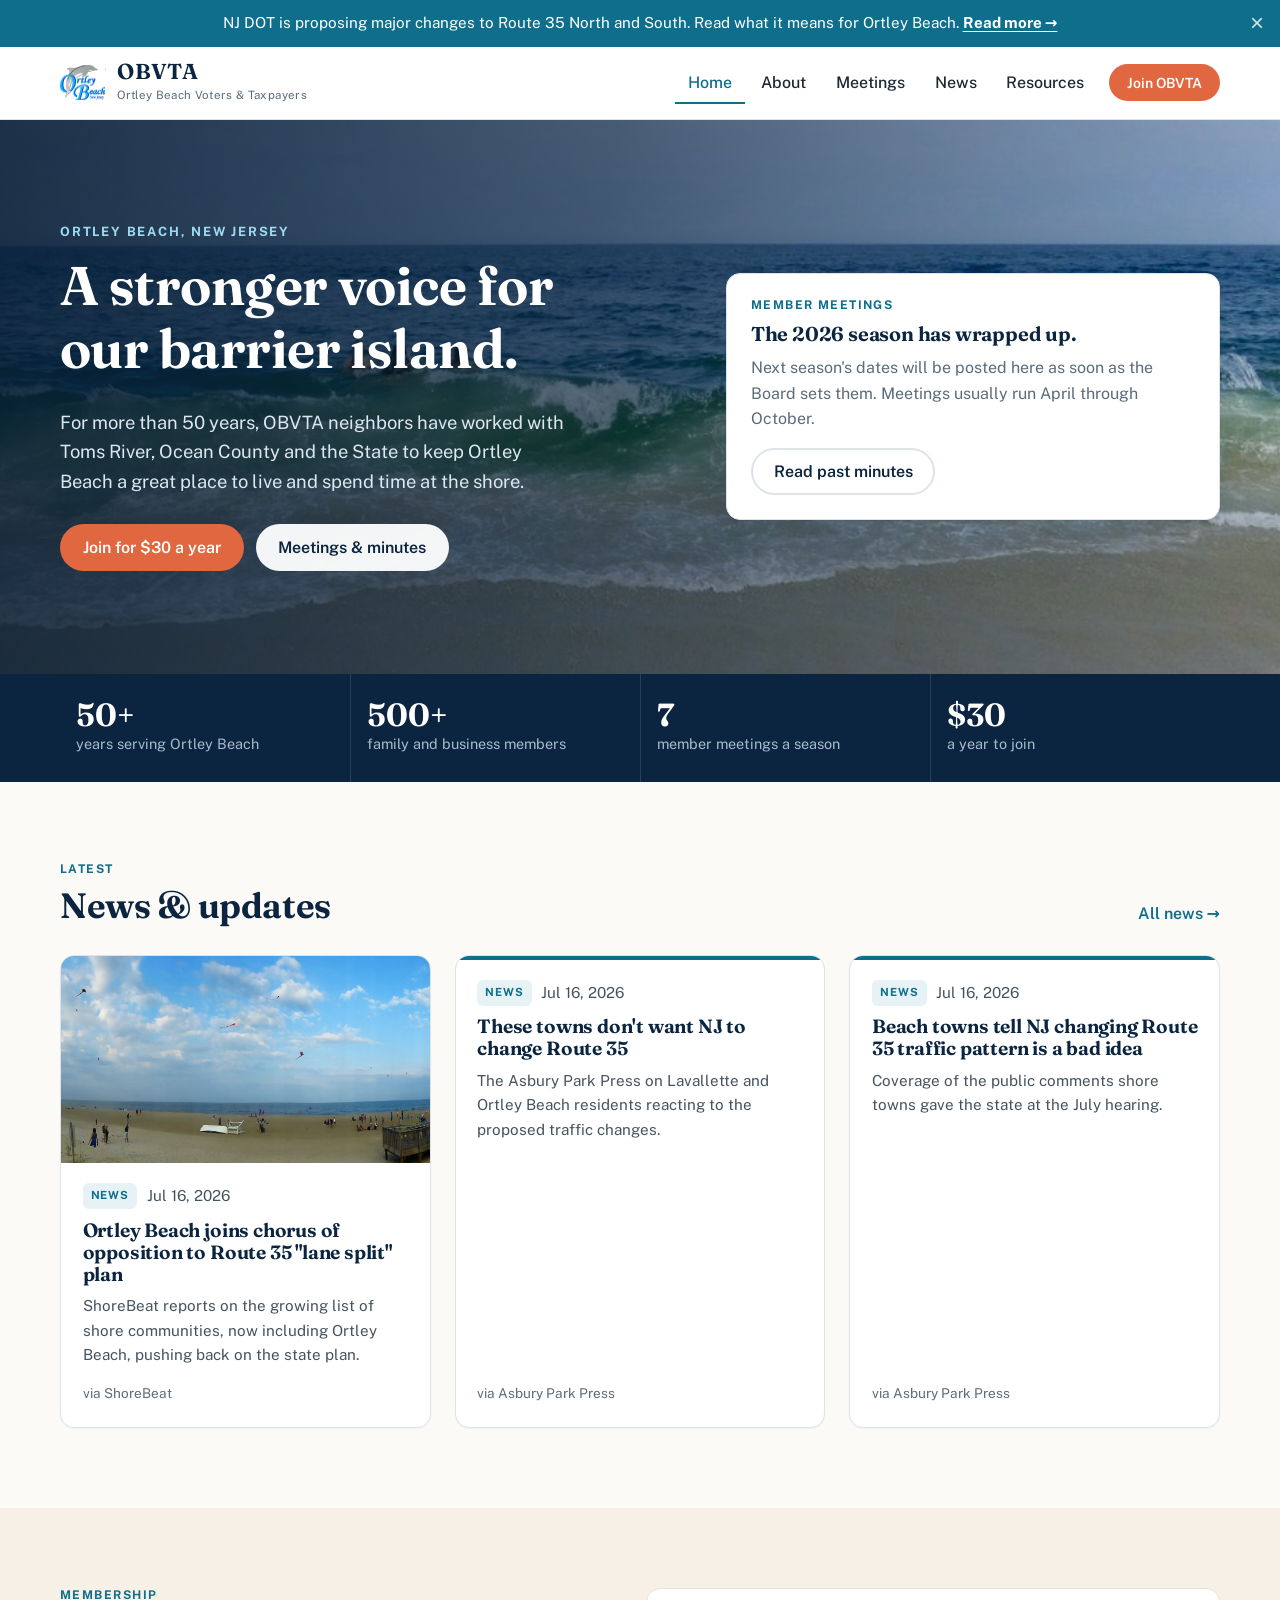
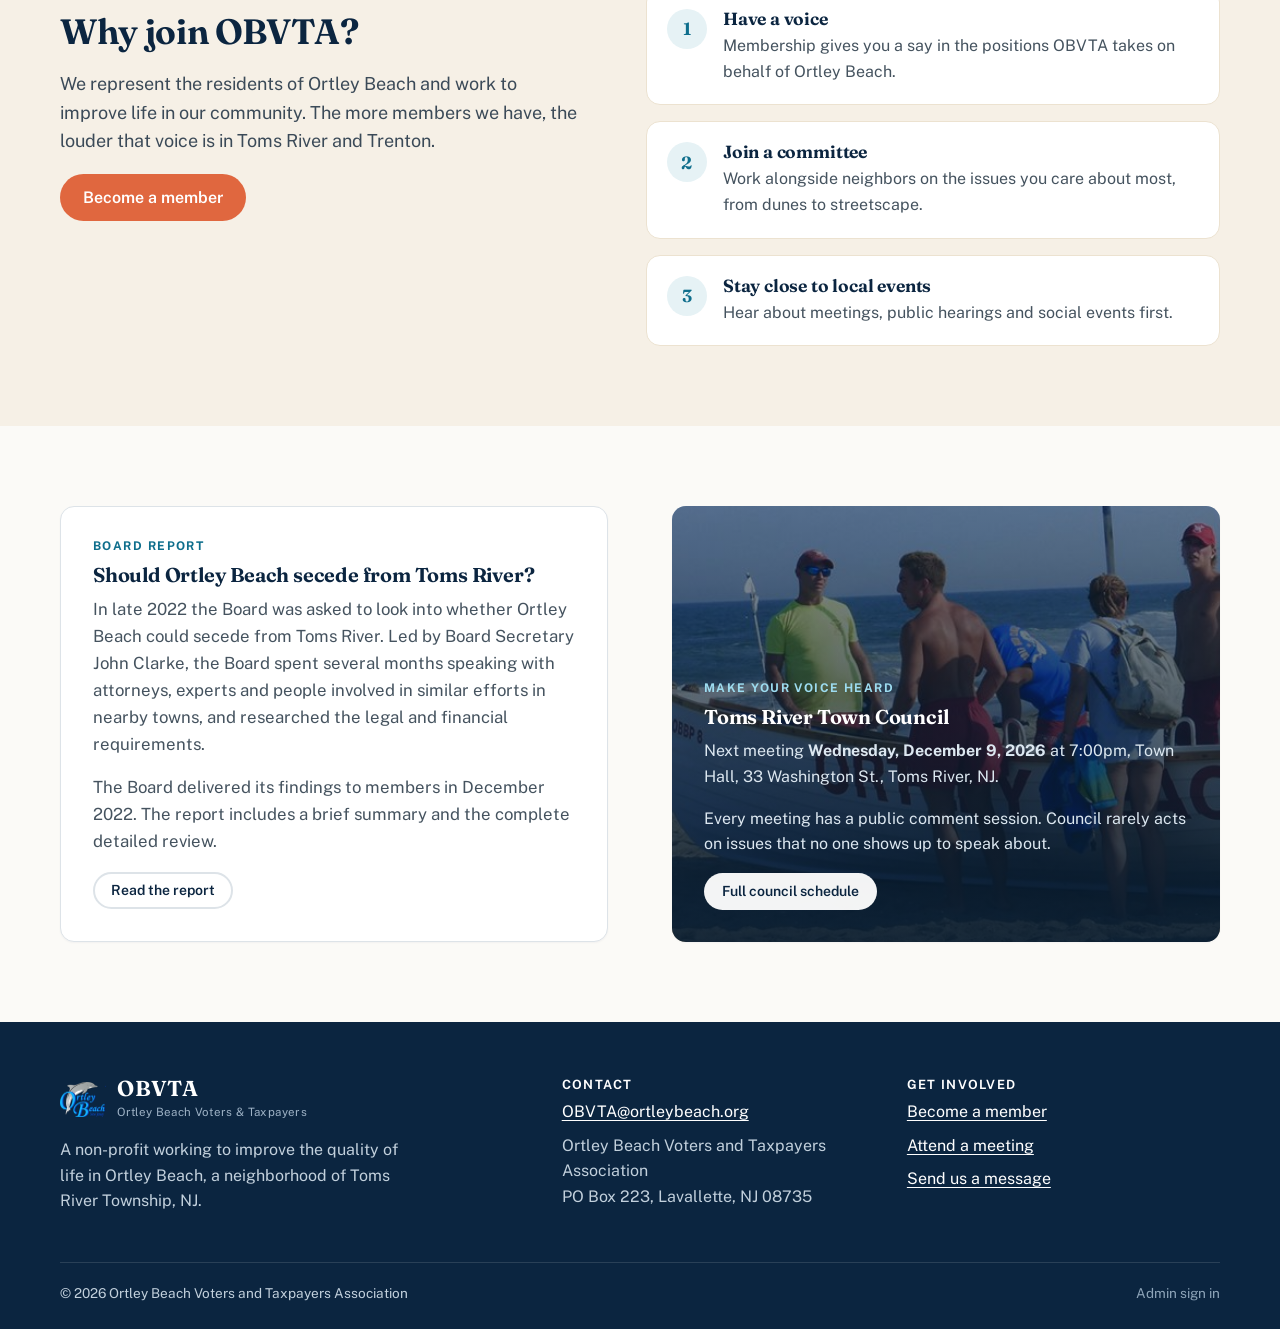
==== index.html @ 0a3257a5 "Ortley Beach demo" ====
<!doctype html>
<html lang="en">
<head>
<meta charset="utf-8">
<meta name="viewport" content="width=device-width, initial-scale=1">
<meta name="robots" content="noindex, nofollow">
<title>OBVTA | Ortley Beach Voters and Taxpayers Association</title>
<meta name="description" content="The Ortley Beach Voters and Taxpayers Association works to improve the quality of life in Ortley Beach, Toms River, NJ.">
<link rel="icon" href="assets/img/logo-mark.png">
<link rel="preconnect" href="https://fonts.googleapis.com">
<link rel="preconnect" href="https://fonts.gstatic.com" crossorigin>
<link rel="stylesheet" href="https://fonts.googleapis.com/css2?family=Fraunces:opsz,wght@9..144,500;9..144,650&family=Public+Sans:wght@400;500;600;700&display=swap">
<link rel="stylesheet" href="assets/css/site.css">
</head>
<body data-page="home">
<a class="skip" href="#main">Skip to content</a>
<div id="site-header"></div>
<main id="main"></main>
<footer id="site-footer" class="footer"></footer>
<script type="module" src="assets/js/site.js"></script>
</body>
</html>
---- assets/css/site.css ----
:root {
  --navy: #0b2540;
  --navy-2: #133a5e;
  --sea: #0e6e8c;
  --sea-2: #1a8fb0;
  --foam: #e6f2f5;
  --sand: #f6f0e6;
  --sand-2: #ece2d0;
  --coral: #e0673f;
  --coral-2: #c9532c;
  --ink: #1b2733;
  --muted: #5b6b7a;
  --line: #dde3e8;
  --card: #ffffff;
  --bg: #fbfaf7;
  --radius: 14px;
  --shadow: 0 1px 2px rgba(11, 37, 64, .06), 0 8px 24px rgba(11, 37, 64, .08);
  --serif: 'Fraunces', Georgia, serif;
  --sans: 'Public Sans', system-ui, -apple-system, 'Segoe UI', sans-serif;
}

*, *::before, *::after { box-sizing: border-box; }
html { scroll-behavior: smooth; }
body { margin: 0; font: 16px/1.6 var(--sans); color: var(--ink); background: var(--bg); -webkit-font-smoothing: antialiased; }
img { max-width: 100%; display: block; }
a { color: var(--sea); text-underline-offset: 3px; }
a:hover { color: var(--navy); }
h1, h2, h3, h4 { font-family: var(--serif); font-weight: 650; line-height: 1.15; color: var(--navy); margin: 0 0 .5em; letter-spacing: -.01em; }
h1 { font-size: clamp(2.1rem, 4.5vw, 3.4rem); }
h2 { font-size: clamp(1.6rem, 3vw, 2.2rem); }
h3 { font-size: 1.25rem; }
h4 { font-size: 1rem; }
p { margin: 0 0 1em; }
hr { border: 0; border-top: 1px solid var(--line); margin: 1.5rem 0; }
[hidden] { display: none !important; }
.sr { position: absolute; width: 1px; height: 1px; overflow: hidden; clip: rect(0 0 0 0); white-space: nowrap; }
.skip { position: absolute; left: -999px; top: 0; background: var(--navy); color: #fff; padding: .5rem 1rem; z-index: 99; }
.skip:focus { left: 0; }
.wrap { width: min(1160px, 100% - 32px); margin-inline: auto; }
.narrow { width: min(760px, 100% - 32px); }
.muted { color: var(--muted); }
.small { font-size: .875rem; }
.center { text-align: center; }
.kicker { display: block; font: 700 .75rem/1.2 var(--sans); text-transform: uppercase; letter-spacing: .12em; color: var(--sea); margin-bottom: .6rem; }
.lede { font-size: 1.125rem; color: #3b4a58; }

/* Buttons */
.btn { display: inline-flex; align-items: center; justify-content: center; gap: .4rem; font: 600 1rem/1 var(--sans); padding: .85rem 1.3rem; border-radius: 999px; border: 2px solid transparent; text-decoration: none; cursor: pointer; transition: background .15s, color .15s, border-color .15s, transform .15s; }
.btn:active { transform: translateY(1px); }
.btn-sm { font-size: .875rem; padding: .6rem 1rem; }
.btn-block { width: 100%; }
.btn-coral { background: var(--coral); color: #fff; }
.btn-coral:hover { background: var(--coral-2); color: #fff; }
.btn-navy { background: var(--navy); color: #fff; }
.btn-navy:hover { background: var(--navy-2); color: #fff; }
.btn-light { background: rgba(255, 255, 255, .95); color: var(--navy); }
.btn-light:hover { background: #fff; color: var(--sea); }
.btn-ghost { background: transparent; color: var(--navy); border-color: var(--line); }
.btn-ghost:hover { border-color: var(--navy); color: var(--navy); }
.link-arrow { font-weight: 600; text-decoration: none; }
.pill { display: inline-block; font: 700 .72rem/1 var(--sans); background: var(--foam); color: var(--sea); padding: .35rem .6rem; border-radius: 999px; vertical-align: middle; font-style: normal; white-space: nowrap; }
.pill-muted { background: #eef0f2; color: var(--muted); }

/* Admin bar and announcement */
.adminbar { display: flex; flex-wrap: wrap; justify-content: space-between; align-items: center; gap: .5rem 1rem; background: #111c27; color: #cfd8e1; font-size: .85rem; padding: .5rem 16px; }
.adminbar .dot { display: inline-block; width: 8px; height: 8px; border-radius: 50%; background: #3ecf8e; margin-right: .3rem; }
.adminbar strong { color: #fff; }
.adminbar-actions { display: flex; gap: 1rem; flex-wrap: wrap; }
.adminbar a, .adminbar button { color: #fff; font: inherit; font-weight: 600; background: none; border: 0; padding: 0; cursor: pointer; text-decoration: none; }
.adminbar a:hover, .adminbar button:hover { color: #7fd3ec; }
.announce { position: relative; background: var(--sea); color: #fff; text-align: center; padding: .7rem 48px; font-size: .95rem; }
.announce p { margin: 0; }
.announce a { color: #fff; font-weight: 700; white-space: nowrap; }
.announce-x { position: absolute; right: 8px; top: 50%; transform: translateY(-50%); background: none; border: 0; color: #fff; font-size: 1.5rem; line-height: 1; cursor: pointer; padding: .25rem .5rem; opacity: .8; }
.announce-x:hover { opacity: 1; }

/* Masthead */
.masthead { background: #fff; border-bottom: 1px solid var(--line); position: sticky; top: 0; z-index: 20; }
.masthead-row { display: flex; align-items: center; justify-content: space-between; gap: 1rem; min-height: 72px; }
.brand { display: flex; align-items: center; gap: .7rem; text-decoration: none; color: var(--navy); }
.brand img { width: 46px; height: auto; }
.brand strong { display: block; font: 650 1.35rem/1 var(--serif); letter-spacing: .02em; }
.brand small { display: block; font-size: .72rem; color: var(--muted); letter-spacing: .03em; margin-top: .2rem; }
.brand-light { color: #fff; }
.brand-light small { color: #9fb3c6; }
.nav { display: flex; align-items: center; gap: .25rem; }
.nav a:not(.btn) { color: var(--ink); text-decoration: none; font-weight: 500; padding: .55rem .8rem; border-radius: 8px; }
.nav a:not(.btn):hover { background: var(--foam); color: var(--navy); }
.nav a[aria-current="page"]:not(.btn) { color: var(--sea); box-shadow: inset 0 -2px 0 var(--sea); border-radius: 0; }
.nav .btn { margin-left: .5rem; }
.navtoggle { display: none; background: none; border: 0; padding: 10px; cursor: pointer; }
.navtoggle span { display: block; width: 22px; height: 2px; background: var(--navy); margin: 5px 0; transition: transform .2s, opacity .2s; }

@media (max-width: 860px) {
  .navtoggle { display: block; }
  .nav { display: none; position: absolute; left: 0; right: 0; top: 100%; background: #fff; flex-direction: column; align-items: stretch; padding: .5rem 16px 1rem; border-bottom: 1px solid var(--line); box-shadow: var(--shadow); }
  .nav-open .nav { display: flex; }
  .nav a:not(.btn) { padding: .8rem .5rem; }
  .nav a[aria-current="page"]:not(.btn) { box-shadow: inset 3px 0 0 var(--sea); padding-left: .9rem; }
  .nav .btn { margin: .5rem 0 0; }
  .nav-open .navtoggle span:nth-child(1) { transform: translateY(7px) rotate(45deg); }
  .nav-open .navtoggle span:nth-child(2) { opacity: 0; }
  .nav-open .navtoggle span:nth-child(3) { transform: translateY(-7px) rotate(-45deg); }
}

/* Hero */
.hero { position: relative; color: #fff; background: var(--navy) var(--img) center / cover no-repeat; }
.hero::before { content: ''; position: absolute; inset: 0; background: linear-gradient(100deg, rgba(8, 28, 48, .88) 0%, rgba(8, 28, 48, .65) 45%, rgba(8, 28, 48, .2) 100%); }
.hero-grid { position: relative; display: grid; grid-template-columns: 1.25fr 1fr; gap: 3rem; align-items: center; padding: clamp(3rem, 8vw, 6.5rem) 0; }
.hero h1 { color: #fff; max-width: 14ch; }
.eyebrow { font-weight: 700; text-transform: uppercase; letter-spacing: .14em; font-size: .8rem; color: #9ddcf0; }
.hero-text { font-size: 1.15rem; max-width: 46ch; color: #dce7f0; }
.hero-ctas { display: flex; flex-wrap: wrap; gap: .75rem; margin-top: 1.75rem; }
.hero .editpin { margin-top: 1rem; }
@media (max-width: 900px) { .hero-grid { grid-template-columns: 1fr; gap: 2rem; } }

/* Meeting card */
.meetcard { background: var(--card); color: var(--ink); border-radius: var(--radius); box-shadow: var(--shadow); padding: 1.5rem; border: 1px solid var(--line); }
.meetcard-top { display: flex; justify-content: space-between; align-items: flex-start; gap: .5rem; }
.meetcard-body { display: grid; grid-template-columns: auto 1fr; gap: 1.25rem; align-items: start; }
.meetcard-body p { margin-bottom: .5rem; }
.meetcard-when { font-weight: 700; color: var(--navy); font-size: 1.05rem; }
.meetcard-actions { display: flex; flex-wrap: wrap; gap: .5rem; margin-top: 1rem; padding-top: 1rem; border-top: 1px solid var(--line); }
.cal { width: 78px; text-align: center; border-radius: 12px; overflow: hidden; border: 1px solid var(--line); background: #fff; }
.cal span { display: block; background: var(--coral); color: #fff; font-weight: 700; text-transform: uppercase; font-size: .75rem; letter-spacing: .1em; padding: .35rem 0; }
.cal strong { display: block; font: 650 2.2rem/1.1 var(--serif); color: var(--navy); padding-top: .3rem; }
.cal em { display: block; font-style: normal; font-size: .75rem; color: var(--muted); padding-bottom: .4rem; }

/* Stats */
.stats { background: var(--navy); color: #fff; }
.stats-row { display: grid; grid-template-columns: repeat(4, 1fr); }
.stats-row > div { padding: 1.6rem 1rem; border-left: 1px solid rgba(255, 255, 255, .12); }
.stats-row > div:first-child { border-left: 0; }
.stats strong { display: block; font: 650 2rem/1 var(--serif); color: #fff; }
.stats span { color: #a9bccd; font-size: .9rem; }
@media (max-width: 720px) {
  .stats-row { grid-template-columns: 1fr 1fr; }
  .stats-row > div:nth-child(3) { border-left: 0; }
  .stats-row > div:nth-child(n+3) { border-top: 1px solid rgba(255, 255, 255, .12); }
}

/* Sections */
.section { padding: clamp(3rem, 7vw, 5rem) 0; }
.section-sand { background: var(--sand); }
.section-head { display: flex; justify-content: space-between; align-items: flex-end; gap: 1rem; flex-wrap: wrap; margin-bottom: 1.75rem; }
.section-head h2 { margin: 0; }
.section-head-r { display: flex; align-items: center; gap: 1rem; flex-wrap: wrap; }
.split { display: grid; grid-template-columns: 1fr 1.1fr; gap: clamp(2rem, 5vw, 4rem); align-items: start; }
.split-wide { grid-template-columns: 1.6fr 1fr; }
.split-even { grid-template-columns: 1fr 1fr; }
@media (max-width: 860px) { .split, .split-wide, .split-even { grid-template-columns: 1fr; } }
.grid3 { display: grid; grid-template-columns: repeat(3, 1fr); gap: 1.5rem; }
@media (max-width: 960px) { .grid3 { grid-template-columns: repeat(2, 1fr); } }
@media (max-width: 620px) { .grid3 { grid-template-columns: 1fr; } }
.card { background: var(--card); border: 1px solid var(--line); border-radius: var(--radius); box-shadow: 0 1px 2px rgba(11, 37, 64, .04); }
.pad { padding: clamp(1.25rem, 3vw, 2rem); }

/* Posts */
.post { display: flex; flex-direction: column; overflow: hidden; height: 100%; transition: box-shadow .2s, transform .2s; }
.post:hover { box-shadow: var(--shadow); transform: translateY(-2px); }
.post-img { aspect-ratio: 16 / 9; overflow: hidden; background: var(--foam); }
.post-img img { width: 100%; height: 100%; object-fit: cover; }
.post-body { padding: 1.25rem 1.35rem 1.4rem; display: flex; flex-direction: column; flex: 1; }
.post-noimg .post-body { border-top: 4px solid var(--sea); }
.post h3 { font-size: 1.2rem; }
.post h3 a { color: var(--navy); text-decoration: none; }
.post h3 a:hover { color: var(--sea); }
.post p { color: #45535f; font-size: .95rem; }
.post-src { margin-top: auto; margin-bottom: 0; font-size: .85rem !important; color: var(--muted) !important; }
.post-meta { display: flex; flex-wrap: wrap; align-items: center; gap: .4rem .6rem; font-size: .8rem; color: var(--muted); margin-bottom: .6rem; }
.tag { font-weight: 700; font-size: .7rem; text-transform: uppercase; letter-spacing: .08em; padding: .25rem .5rem; border-radius: 6px; background: var(--foam); color: var(--sea); }
.tag-event { background: #fdeee8; color: var(--coral-2); }
.tag-pin { background: var(--navy); color: #fff; }
.tag-soon { background: #e5f6ec; color: #1e7a4a; }

/* Reasons */
.reasons { list-style: none; margin: 0; padding: 0; display: grid; gap: 1rem; }
.reasons li { display: flex; gap: 1rem; background: #fff; border-radius: var(--radius); padding: 1.25rem; border: 1px solid var(--sand-2); }
.reasons li > span { flex: none; width: 40px; height: 40px; border-radius: 50%; display: grid; place-items: center; background: var(--foam); color: var(--sea); font: 650 1.1rem var(--serif); }
.reasons h3 { margin-bottom: .25rem; font-size: 1.1rem; }
.reasons p { margin: 0; color: #45535f; }

.feature .prose p { color: #45535f; }
.feature-photo { position: relative; color: #fff; background: var(--navy) var(--img) center / cover; overflow: hidden; border: 0; display: flex; align-items: flex-end; min-height: 100%; }
.feature-photo::before { content: ''; position: absolute; inset: 0; background: linear-gradient(180deg, rgba(8, 28, 48, .45), rgba(8, 28, 48, .92)); }
.feature-photo > div { position: relative; }
.feature-photo h3 { color: #fff; }
.feature-photo .kicker { color: #9ddcf0; }
.feature-photo p { color: #dce7f0; }

/* Page head */
.pagehead { position: relative; background: var(--navy) var(--img) center / cover; color: #fff; padding: clamp(3rem, 8vw, 5rem) 0 clamp(2.5rem, 6vw, 4rem); }
.pagehead::before { content: ''; position: absolute; inset: 0; background: linear-gradient(90deg, rgba(8, 28, 48, .9), rgba(8, 28, 48, .55)); }
.pagehead .wrap { position: relative; }
.pagehead h1 { color: #fff; margin-bottom: .3em; }
.pagehead p { color: #dce7f0; font-size: 1.15rem; max-width: 60ch; margin: 0; }

/* Prose */
.prose { font-size: 1.05rem; }
.prose ul, .prose ol { padding-left: 1.25rem; }
.prose li { margin-bottom: .35rem; }
.prose h2, .prose h3 { margin-top: 1.5em; }
.prose blockquote { margin: 1.5rem 0; padding-left: 1rem; border-left: 3px solid var(--sea); color: #3b4a58; }
.mission { margin: 0 0 2rem !important; padding: 1.5rem 1.75rem !important; background: var(--foam); border-left: 4px solid var(--sea) !important; border-radius: 0 var(--radius) var(--radius) 0; font: 500 1.35rem/1.4 var(--serif); color: var(--navy) !important; }
.sig { font-family: var(--serif); font-size: 1.15rem; color: var(--navy); margin-top: 2rem; }
.sig .muted { font: .9rem var(--sans); }

/* People */
.people { display: grid; grid-template-columns: repeat(auto-fill, minmax(230px, 1fr)); gap: 1rem; margin-bottom: 1.5rem; }
.person { display: flex; align-items: center; gap: .9rem; background: #fff; border-radius: var(--radius); padding: 1rem; border: 1px solid var(--sand-2); }
.avatar { flex: none; width: 48px; height: 48px; border-radius: 50%; display: grid; place-items: center; background: linear-gradient(135deg, var(--sea), var(--navy)); color: #fff; font-weight: 700; letter-spacing: .03em; }
.person strong { display: block; color: var(--navy); }
.person span { font-size: .85rem; color: var(--muted); }

/* Doc list */
.doclist { list-style: none; margin: 0; padding: 0; }
.doclist li { border-bottom: 1px solid var(--line); }
.doclist li:last-child { border-bottom: 0; }
.doc-a { display: flex; align-items: center; gap: .6rem; padding: .7rem 0; text-decoration: none; font-weight: 500; }
.doc-a::before { content: 'PDF'; flex: none; font: 700 .62rem/1 var(--sans); color: var(--coral-2); background: #fdeee8; border-radius: 4px; padding: .3rem .35rem; }
.records .doc-a { display: inline-flex; padding: 0; }

/* Meetings */
.season { list-style: none; padding: 0; margin: 1.25rem 0; border: 1px solid var(--line); border-radius: var(--radius); background: #fff; overflow: hidden; }
.season li { display: flex; justify-content: space-between; align-items: center; gap: 1rem; padding: .75rem 1rem; border-bottom: 1px solid var(--line); }
.season li:last-child { border-bottom: 0; }
.season li.past span { color: var(--muted); }
.season li.next { background: var(--foam); font-weight: 700; color: var(--navy); }
.chips { display: flex; flex-wrap: wrap; gap: .4rem; }
.chip { font: 600 .875rem var(--sans); padding: .5rem .95rem; border-radius: 999px; border: 1px solid var(--line); background: #fff; color: var(--ink); cursor: pointer; }
.chip:hover { border-color: var(--sea); }
.chip.on { background: var(--navy); color: #fff; border-color: var(--navy); }
.table-wrap { overflow-x: auto; background: #fff; border-radius: var(--radius); border: 1px solid var(--sand-2); }
.records { width: 100%; border-collapse: collapse; }
.records th, .records td { text-align: left; padding: .85rem 1.1rem; border-bottom: 1px solid var(--line); white-space: nowrap; }
.records th { font-size: .75rem; text-transform: uppercase; letter-spacing: .08em; color: var(--muted); background: #fbfaf7; }
.records tr:last-child td { border-bottom: 0; }
.quarters { display: grid; grid-template-columns: repeat(4, 1fr); gap: 1rem; }
@media (max-width: 900px) { .quarters { grid-template-columns: 1fr 1fr; } }
@media (max-width: 480px) { .quarters { grid-template-columns: 1fr; } }
.quarters ul { list-style: none; padding: 0; margin: 0; }
.quarters li { padding: .35rem 0; }
.quarters li.past { color: var(--muted); text-decoration: line-through; text-decoration-color: rgba(91, 107, 122, .4); }
.quarters li.next { font-weight: 700; color: var(--navy); }

/* Toolbar, search */
.toolbar { display: flex; flex-wrap: wrap; align-items: center; gap: 1rem; margin-bottom: 1.75rem; }
.search { flex: 1; min-width: 200px; max-width: 320px; margin-left: auto; }
.search-wide { max-width: 480px; margin-left: 0; }
.search input { width: 100%; font: inherit; padding: .65rem 1rem .65rem 2.4rem; border-radius: 999px; border: 1px solid var(--line); background: #fff url("data:image/svg+xml,%3Csvg xmlns='http://www.w3.org/2000/svg' width='16' height='16' fill='none' stroke='%235b6b7a' stroke-width='2'%3E%3Ccircle cx='7' cy='7' r='5'/%3E%3Cpath d='m11 11 4 4'/%3E%3C/svg%3E") no-repeat .9rem center; }
.search input:focus { outline: 2px solid var(--sea); outline-offset: 1px; }
.empty { text-align: center; color: var(--muted); padding: 3rem 0; }

/* Resources */
.linkgroups { display: grid; grid-template-columns: repeat(auto-fill, minmax(300px, 1fr)); gap: 1.25rem; }
.linkgroup ul { list-style: none; padding: 0; margin: 0; }
.linkgroup li { border-bottom: 1px solid var(--line); }
.linkgroup li:last-child { border-bottom: 0; }
.linkgroup li > a:not(.doc-a) { display: block; padding: .65rem 0; text-decoration: none; font-weight: 500; }
.linkgroup li > a:not(.doc-a)::after { content: ' \2197'; color: var(--muted); font-size: .85em; }

/* Article */
.article { padding: 2.5rem 0 3.5rem; }
.article h1 { font-size: clamp(1.9rem, 4vw, 2.8rem); }
.back { display: inline-block; margin-bottom: 1.5rem; }
.article-img { margin-block: 2rem; }
.article-img img { width: 100%; max-height: 460px; object-fit: cover; border-radius: var(--radius); }
.eventbox { display: flex; flex-wrap: wrap; gap: 1.5rem 2.5rem; align-items: center; background: var(--sand); border-radius: var(--radius); padding: 1.25rem 1.5rem; margin: 1.5rem 0 2rem; }
.eventbox strong, .eventbox span:not(.kicker) { display: block; }
.eventbox .kicker { margin-bottom: .25rem; }
.draftnote { background: #fff4d6; border: 1px solid #f0d78c; padding: .6rem 1rem; border-radius: 8px; font-weight: 600; color: #7a5b00; }

/* Forms */
.form { display: grid; gap: 1rem; }
.form h2 { margin-bottom: 0; }
.form label { display: grid; gap: .35rem; font-weight: 600; font-size: .9rem; color: var(--navy); }
.form input:not([type=radio]):not([type=checkbox]), .form textarea, .form select { font: 400 1rem var(--sans); padding: .75rem .9rem; border: 1px solid #c9d2da; border-radius: 10px; background: #fff; color: var(--ink); width: 100%; }
.form input:focus, .form textarea:focus, .form select:focus { outline: 2px solid var(--sea); outline-offset: 0; border-color: var(--sea); }
.form .check { display: flex; align-items: center; gap: .6rem; font-weight: 500; color: var(--ink); }
.form .check input { width: 18px; height: 18px; accent-color: var(--sea); }
.row2 { display: grid; grid-template-columns: 1fr 1fr; gap: 1rem; }
@media (max-width: 560px) { .row2 { grid-template-columns: 1fr; } }
.seg { display: grid; grid-template-columns: 1fr 1fr; border: 0; padding: 0; margin: 0; gap: .5rem; }
.seg label { display: block; }
.seg input { position: absolute; opacity: 0; }
.seg span { display: block; text-align: center; padding: .75rem; border-radius: 10px; border: 1px solid #c9d2da; cursor: pointer; font-weight: 600; }
.seg input:checked + span { background: var(--navy); color: #fff; border-color: var(--navy); }
.seg input:focus-visible + span { outline: 2px solid var(--sea); outline-offset: 2px; }
.paybox { display: flex; justify-content: space-between; align-items: center; background: var(--foam); border-radius: 10px; padding: 1rem 1.1rem; }
.paybox strong { display: block; color: var(--navy); }
.price { font: 650 1.6rem var(--serif); }
.ticks { list-style: none; padding: 0; margin: 0 0 1.5rem; }
.ticks li { position: relative; padding-left: 1.9rem; margin-bottom: .9rem; }
.ticks li::before { content: '\2713'; position: absolute; left: 0; top: .05rem; width: 1.3rem; height: 1.3rem; border-radius: 50%; background: #e5f6ec; color: #1e7a4a; font-size: .8rem; font-weight: 700; display: grid; place-items: center; }
.thanks { text-align: center; }
.bigcheck { display: grid; place-items: center; width: 64px; height: 64px; margin: 0 auto 1rem; border-radius: 50%; background: #e5f6ec; color: #1e7a4a; font-size: 2rem; font-weight: 700; }

/* Edit pins (admin only) */
.editpin { display: inline-flex; align-items: center; gap: .3rem; font: 700 .75rem/1 var(--sans); background: #fff8d9; color: #6b5200; border: 1px dashed #d8b53a; border-radius: 999px; padding: .4rem .7rem; text-decoration: none; white-space: nowrap; }
.editpin:hover { background: #ffef9f; color: #4b3a00; }
.prose > .editpin { float: right; margin: 0 0 1rem 1rem; }

/* Footer */
.footer { background: var(--navy); color: #c2d0dc; padding: 3.5rem 0 1.5rem; }
.footer-grid { display: grid; grid-template-columns: 1.5fr 1fr 1fr; gap: 2rem; }
@media (max-width: 760px) { .footer-grid { grid-template-columns: 1fr; } }
.footer h4 { color: #fff; font-family: var(--sans); font-size: .8rem; text-transform: uppercase; letter-spacing: .1em; }
.footer p { margin-bottom: .5rem; }
.footer a { color: #fff; }
.footer a:hover { color: #9ddcf0; }
.footer-mission { margin-top: 1rem; max-width: 36ch; }
.footer-base { display: flex; justify-content: space-between; flex-wrap: wrap; gap: 1rem; border-top: 1px solid rgba(255, 255, 255, .12); margin-top: 2.5rem; padding-top: 1.25rem; font-size: .85rem; }
.footer-admin { color: #8ea5b9 !important; text-decoration: none; }

/* Toasts */
#toasts { position: fixed; bottom: 20px; left: 50%; transform: translateX(-50%); display: grid; gap: .5rem; z-index: 100; }
.toast { background: var(--navy); color: #fff; padding: .75rem 1.2rem; border-radius: 10px; box-shadow: var(--shadow); font-weight: 600; font-size: .9rem; transition: opacity .4s, transform .4s; }
.toast-err { background: #b3261e; }
.toast.out { opacity: 0; transform: translateY(8px); }
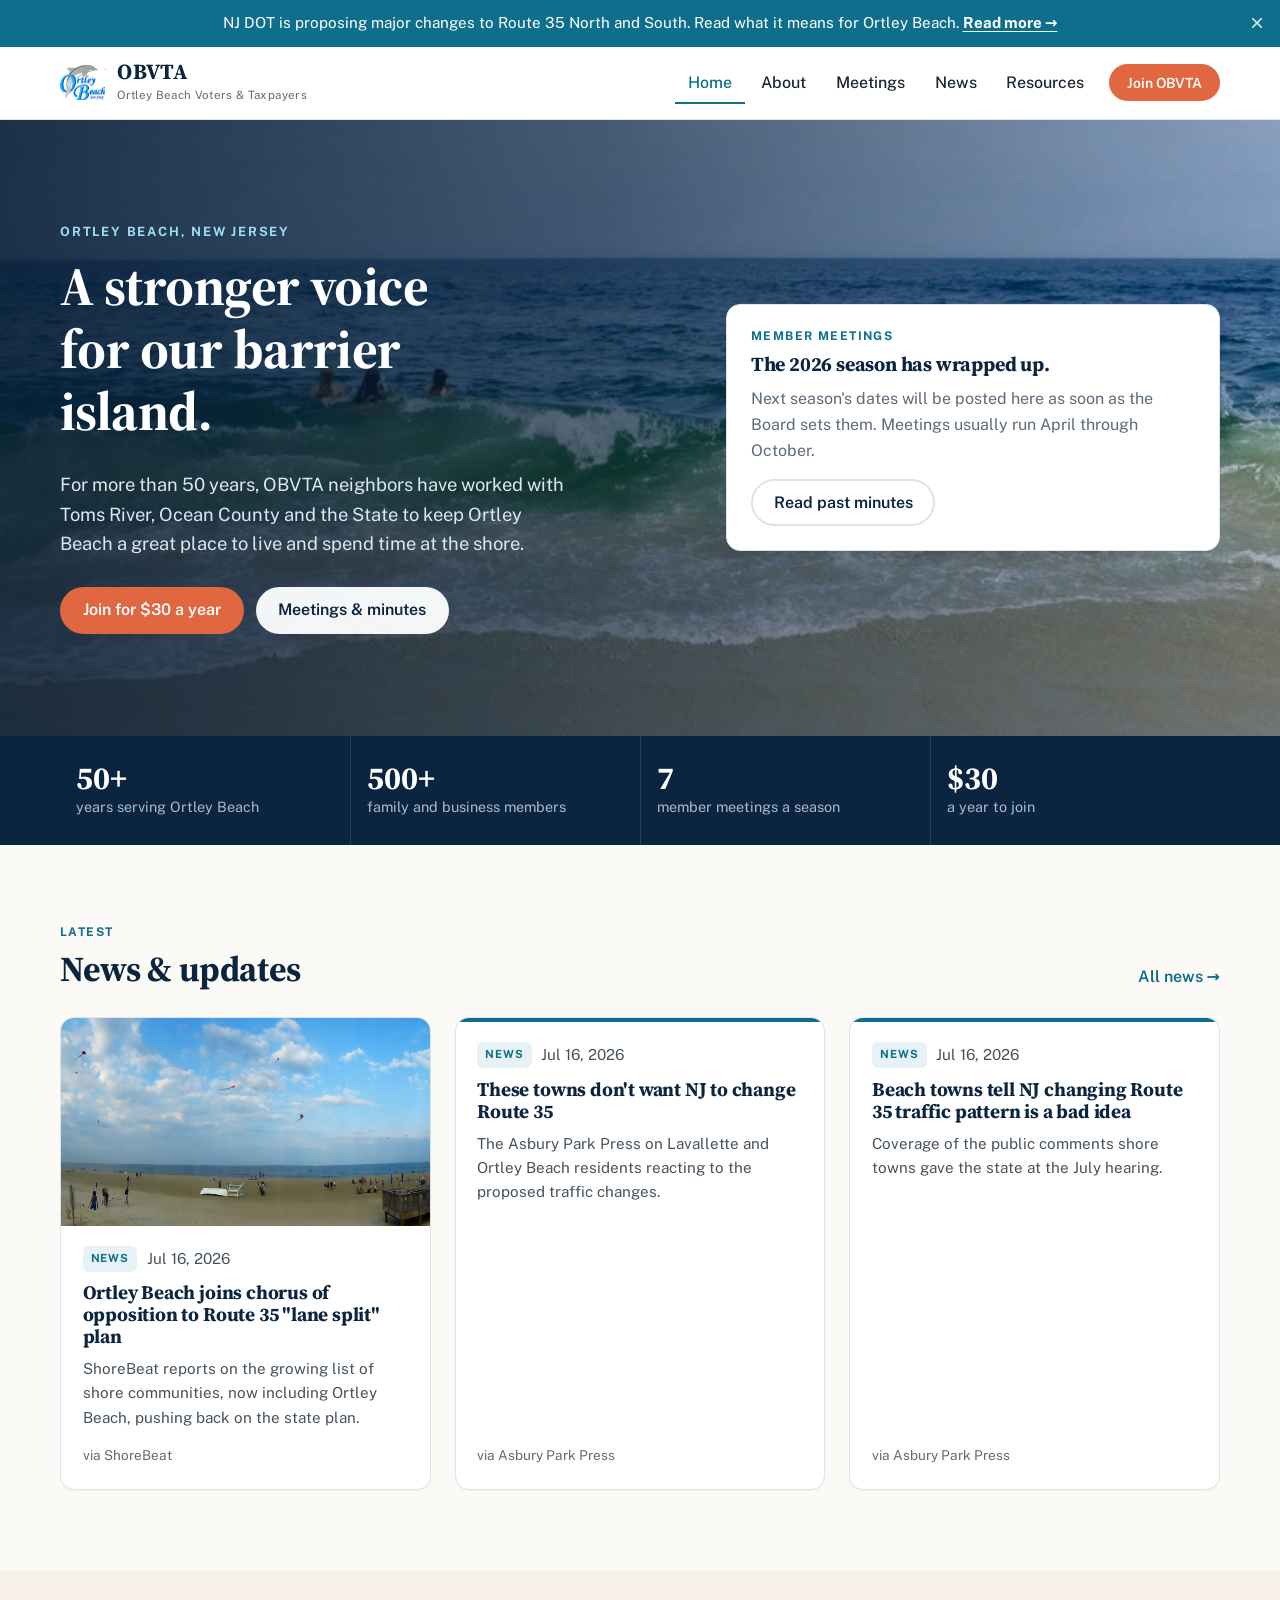
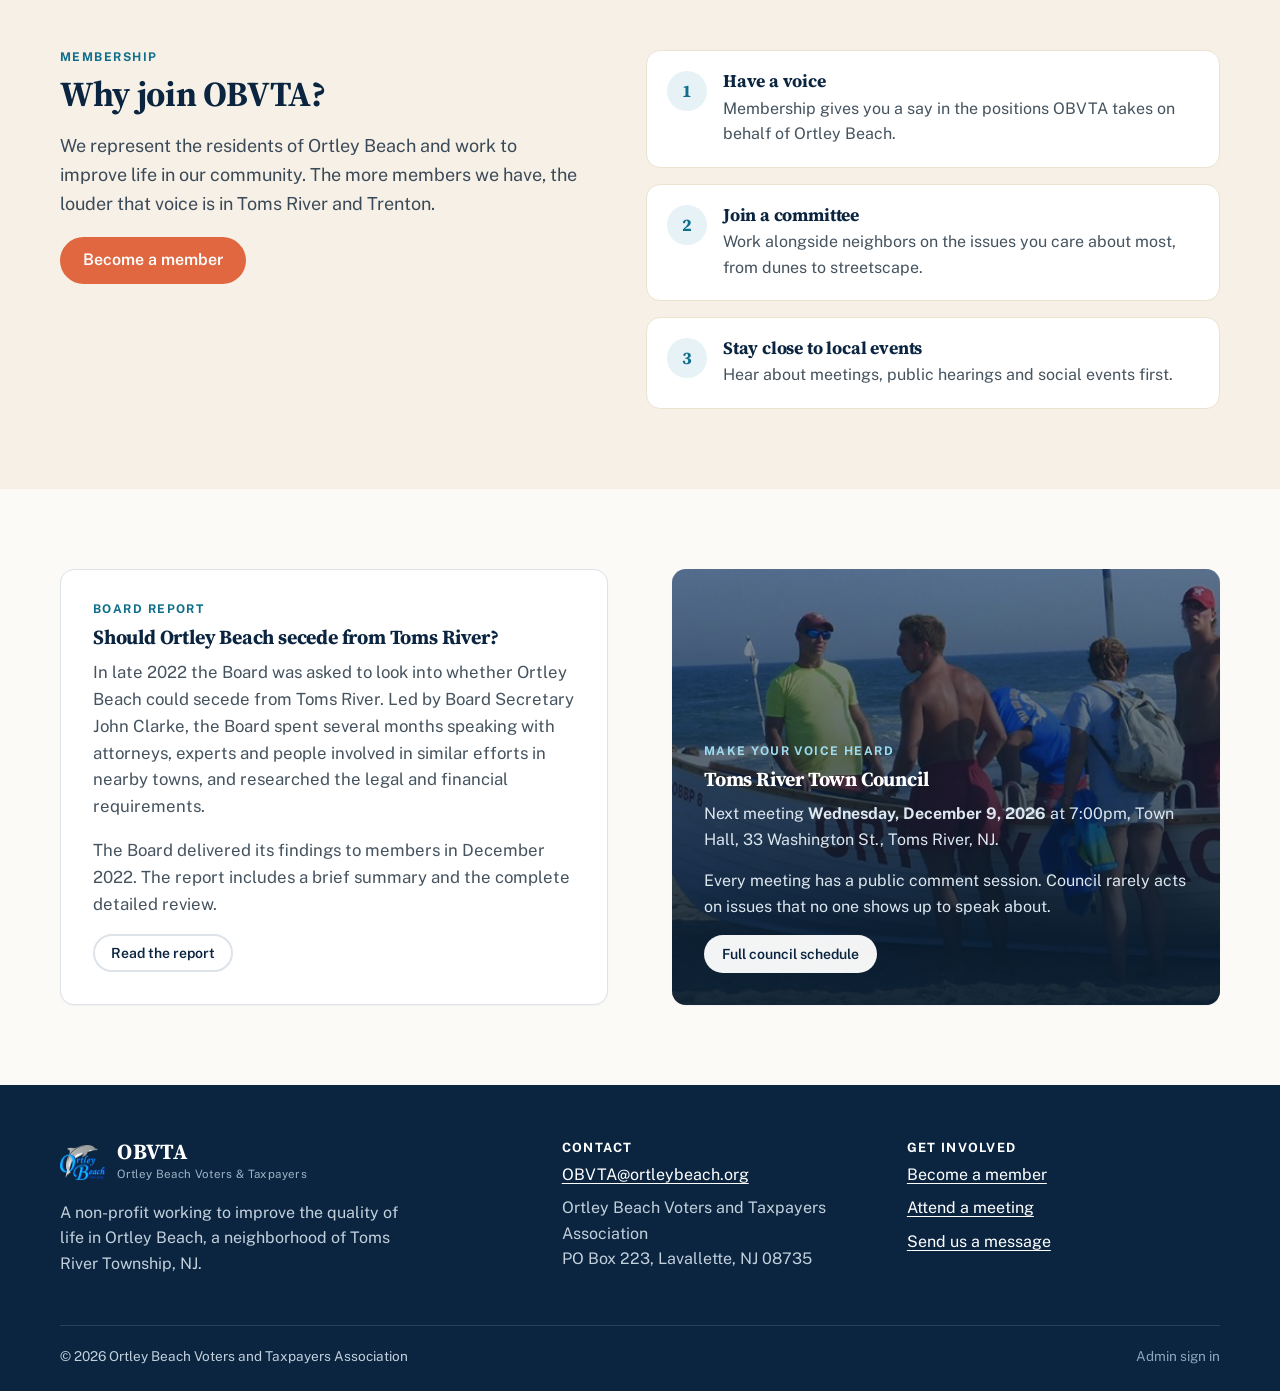
==== commit 9a69696e: "Simpler join and renew flow, plainer heading font" ====
--- a/index.html
+++ b/index.html
@@ -9,7 +9,7 @@
 <link rel="icon" href="assets/img/logo-mark.png">
 <link rel="preconnect" href="https://fonts.googleapis.com">
 <link rel="preconnect" href="https://fonts.gstatic.com" crossorigin>
-<link rel="stylesheet" href="https://fonts.googleapis.com/css2?family=Fraunces:opsz,wght@9..144,500;9..144,650&family=Public+Sans:wght@400;500;600;700&display=swap">
+<link rel="stylesheet" href="https://fonts.googleapis.com/css2?family=Source+Serif+4:opsz,wght@8..60,500;8..60,700&family=Public+Sans:wght@400;500;600;700&display=swap">
 <link rel="stylesheet" href="assets/css/site.css">
 </head>
 <body data-page="home">
--- a/assets/css/site.css
+++ b/assets/css/site.css
@@ -15,7 +15,7 @@
   --bg: #fbfaf7;
   --radius: 14px;
   --shadow: 0 1px 2px rgba(11, 37, 64, .06), 0 8px 24px rgba(11, 37, 64, .08);
-  --serif: 'Fraunces', Georgia, serif;
+  --serif: 'Source Serif 4', Georgia, serif;
   --sans: 'Public Sans', system-ui, -apple-system, 'Segoe UI', sans-serif;
 }
 
@@ -25,7 +25,7 @@
 img { max-width: 100%; display: block; }
 a { color: var(--sea); text-underline-offset: 3px; }
 a:hover { color: var(--navy); }
-h1, h2, h3, h4 { font-family: var(--serif); font-weight: 650; line-height: 1.15; color: var(--navy); margin: 0 0 .5em; letter-spacing: -.01em; }
+h1, h2, h3, h4 { font-family: var(--serif); font-weight: 700; line-height: 1.15; color: var(--navy); margin: 0 0 .5em; letter-spacing: -.01em; }
 h1 { font-size: clamp(2.1rem, 4.5vw, 3.4rem); }
 h2 { font-size: clamp(1.6rem, 3vw, 2.2rem); }
 h3 { font-size: 1.25rem; }
@@ -79,7 +79,7 @@
 .masthead-row { display: flex; align-items: center; justify-content: space-between; gap: 1rem; min-height: 72px; }
 .brand { display: flex; align-items: center; gap: .7rem; text-decoration: none; color: var(--navy); }
 .brand img { width: 46px; height: auto; }
-.brand strong { display: block; font: 650 1.35rem/1 var(--serif); letter-spacing: .02em; }
+.brand strong { display: block; font: 700 1.35rem/1 var(--serif); letter-spacing: .02em; }
 .brand small { display: block; font-size: .72rem; color: var(--muted); letter-spacing: .03em; margin-top: .2rem; }
 .brand-light { color: #fff; }
 .brand-light small { color: #9fb3c6; }
@@ -123,7 +123,7 @@
 .meetcard-actions { display: flex; flex-wrap: wrap; gap: .5rem; margin-top: 1rem; padding-top: 1rem; border-top: 1px solid var(--line); }
 .cal { width: 78px; text-align: center; border-radius: 12px; overflow: hidden; border: 1px solid var(--line); background: #fff; }
 .cal span { display: block; background: var(--coral); color: #fff; font-weight: 700; text-transform: uppercase; font-size: .75rem; letter-spacing: .1em; padding: .35rem 0; }
-.cal strong { display: block; font: 650 2.2rem/1.1 var(--serif); color: var(--navy); padding-top: .3rem; }
+.cal strong { display: block; font: 700 2.2rem/1.1 var(--serif); color: var(--navy); padding-top: .3rem; }
 .cal em { display: block; font-style: normal; font-size: .75rem; color: var(--muted); padding-bottom: .4rem; }
 
 /* Stats */
@@ -131,7 +131,7 @@
 .stats-row { display: grid; grid-template-columns: repeat(4, 1fr); }
 .stats-row > div { padding: 1.6rem 1rem; border-left: 1px solid rgba(255, 255, 255, .12); }
 .stats-row > div:first-child { border-left: 0; }
-.stats strong { display: block; font: 650 2rem/1 var(--serif); color: #fff; }
+.stats strong { display: block; font: 700 2rem/1 var(--serif); color: #fff; }
 .stats span { color: #a9bccd; font-size: .9rem; }
 @media (max-width: 720px) {
   .stats-row { grid-template-columns: 1fr 1fr; }
@@ -176,7 +176,7 @@
 /* Reasons */
 .reasons { list-style: none; margin: 0; padding: 0; display: grid; gap: 1rem; }
 .reasons li { display: flex; gap: 1rem; background: #fff; border-radius: var(--radius); padding: 1.25rem; border: 1px solid var(--sand-2); }
-.reasons li > span { flex: none; width: 40px; height: 40px; border-radius: 50%; display: grid; place-items: center; background: var(--foam); color: var(--sea); font: 650 1.1rem var(--serif); }
+.reasons li > span { flex: none; width: 40px; height: 40px; border-radius: 50%; display: grid; place-items: center; background: var(--foam); color: var(--sea); font: 700 1.1rem var(--serif); }
 .reasons h3 { margin-bottom: .25rem; font-size: 1.1rem; }
 .reasons p { margin: 0; color: #45535f; }
 
@@ -288,7 +288,7 @@
 .seg input:focus-visible + span { outline: 2px solid var(--sea); outline-offset: 2px; }
 .paybox { display: flex; justify-content: space-between; align-items: center; background: var(--foam); border-radius: 10px; padding: 1rem 1.1rem; }
 .paybox strong { display: block; color: var(--navy); }
-.price { font: 650 1.6rem var(--serif); }
+.price { font: 700 1.6rem var(--serif); }
 .ticks { list-style: none; padding: 0; margin: 0 0 1.5rem; }
 .ticks li { position: relative; padding-left: 1.9rem; margin-bottom: .9rem; }
 .ticks li::before { content: '\2713'; position: absolute; left: 0; top: .05rem; width: 1.3rem; height: 1.3rem; border-radius: 50%; background: #e5f6ec; color: #1e7a4a; font-size: .8rem; font-weight: 700; display: grid; place-items: center; }
@@ -317,3 +317,56 @@
 .toast { background: var(--navy); color: #fff; padding: .75rem 1.2rem; border-radius: 10px; box-shadow: var(--shadow); font-weight: 600; font-size: .9rem; transition: opacity .4s, transform .4s; }
 .toast-err { background: #b3261e; }
 .toast.out { opacity: 0; transform: translateY(8px); }
+
+/* Membership flow */
+.join { min-height: 420px; }
+.join .form h2 { margin-bottom: .25rem; }
+.steps { list-style: none; display: flex; gap: .5rem; padding: 0; margin: 0 0 1.5rem; font-size: .85rem; font-weight: 600; color: var(--muted); }
+.steps li { display: flex; align-items: center; gap: .45rem; flex: 1; padding-bottom: .6rem; border-bottom: 3px solid var(--line); }
+.steps span { display: grid; place-items: center; width: 24px; height: 24px; border-radius: 50%; background: var(--line); color: var(--muted); font-size: .75rem; flex: none; }
+.steps li.now { color: var(--navy); border-color: var(--coral); }
+.steps li.now span { background: var(--coral); color: #fff; }
+.steps li.done { color: var(--navy); border-color: var(--sea); }
+.steps li.done span { background: var(--sea); color: #fff; }
+@media (max-width: 460px) { .steps li { font-size: 0; gap: 0; } .steps li.now { font-size: .85rem; gap: .45rem; } }
+.demo-hint { font-size: .82rem; color: #6b5200; background: #fff8d9; border: 1px dashed #d8b53a; border-radius: 8px; padding: .6rem .8rem; margin: 0; }
+.demo-hint .linkbtn { font-weight: 700; color: #6b5200; }
+.linkbtn { background: none; border: 0; padding: 0; font: inherit; font-weight: 600; color: var(--sea); cursor: pointer; text-decoration: underline; text-underline-offset: 3px; }
+.notice { background: #fdeee8; border-left: 4px solid var(--coral); padding: .75rem 1rem; border-radius: 0 8px 8px 0; margin: .5rem 0 0; }
+.hello { display: flex; gap: 1rem; align-items: flex-start; }
+.hello p { margin: 0; }
+.bigcheck.sm { width: 44px; height: 44px; font-size: 1.3rem; margin: 0; flex: none; }
+.choice { display: grid; grid-template-columns: 1fr 1fr; gap: .75rem; }
+@media (max-width: 520px) { .choice { grid-template-columns: 1fr; } }
+.choice-btn { text-align: left; background: #fff; border: 1px solid #c9d2da; border-radius: 12px; padding: 1rem; cursor: pointer; font: inherit; }
+.choice-btn:hover { border-color: var(--sea); background: var(--foam); }
+.choice-btn strong { display: block; color: var(--navy); }
+.choice-btn span { font-size: .85rem; color: var(--muted); }
+.summary { border: 1px solid var(--line); border-radius: 12px; overflow: hidden; }
+.sumrow { display: flex; justify-content: space-between; align-items: center; gap: 1rem; padding: .9rem 1rem; border-bottom: 1px solid var(--line); }
+.sumrow > span:first-child strong { display: block; color: var(--navy); }
+.sumrow small { color: var(--muted); font-size: .82rem; }
+.sumrow-don { flex-wrap: wrap; }
+.donchips { display: flex; flex-wrap: wrap; gap: .35rem; align-items: center; }
+.donchips .chip { padding: .4rem .75rem; }
+.donother { display: inline-flex !important; align-items: center; gap: .2rem !important; font-weight: 600; color: var(--muted) !important; }
+.donother input { width: 84px !important; padding: .4rem .6rem !important; border-radius: 999px !important; }
+.sumtotal { background: var(--foam); font-weight: 700; color: var(--navy); font-size: 1.15rem; border-bottom: 0; }
+.paycard { display: grid; gap: .9rem; }
+.paycard p { margin: 0; }
+.checksteps { margin: 0; padding-left: 1.25rem; display: grid; gap: .5rem; }
+.btn:disabled { opacity: .5; cursor: not-allowed; }
+.preview { text-align: left; margin: 1rem 0; }
+.preview summary { cursor: pointer; font-weight: 600; color: var(--sea); text-align: center; margin-bottom: 1rem; }
+
+/* Email previews */
+.email { border: 1px solid var(--line); border-radius: 12px; overflow: hidden; background: #fff; text-align: left; font-size: .95rem; }
+.email-meta { background: #f6f8fa; border-bottom: 1px solid var(--line); padding: .75rem 1rem; font-size: .85rem; display: grid; gap: .2rem; }
+.email-meta span { display: inline-block; width: 64px; color: var(--muted); }
+.email-body { padding: 1.25rem 1.5rem; }
+.email-brand { display: flex; align-items: center; gap: .5rem; padding-bottom: 1rem; margin-bottom: 1rem; border-bottom: 3px solid var(--sea); }
+.email-brand strong { font: 700 1.2rem var(--serif); color: var(--navy); }
+.email-receipt { width: 100%; border-collapse: collapse; margin: 1rem 0; }
+.email-receipt td { padding: .5rem 0; border-bottom: 1px solid var(--line); }
+.email-receipt td:last-child { text-align: right; }
+.email-receipt .tot td { font-weight: 700; color: var(--navy); }
